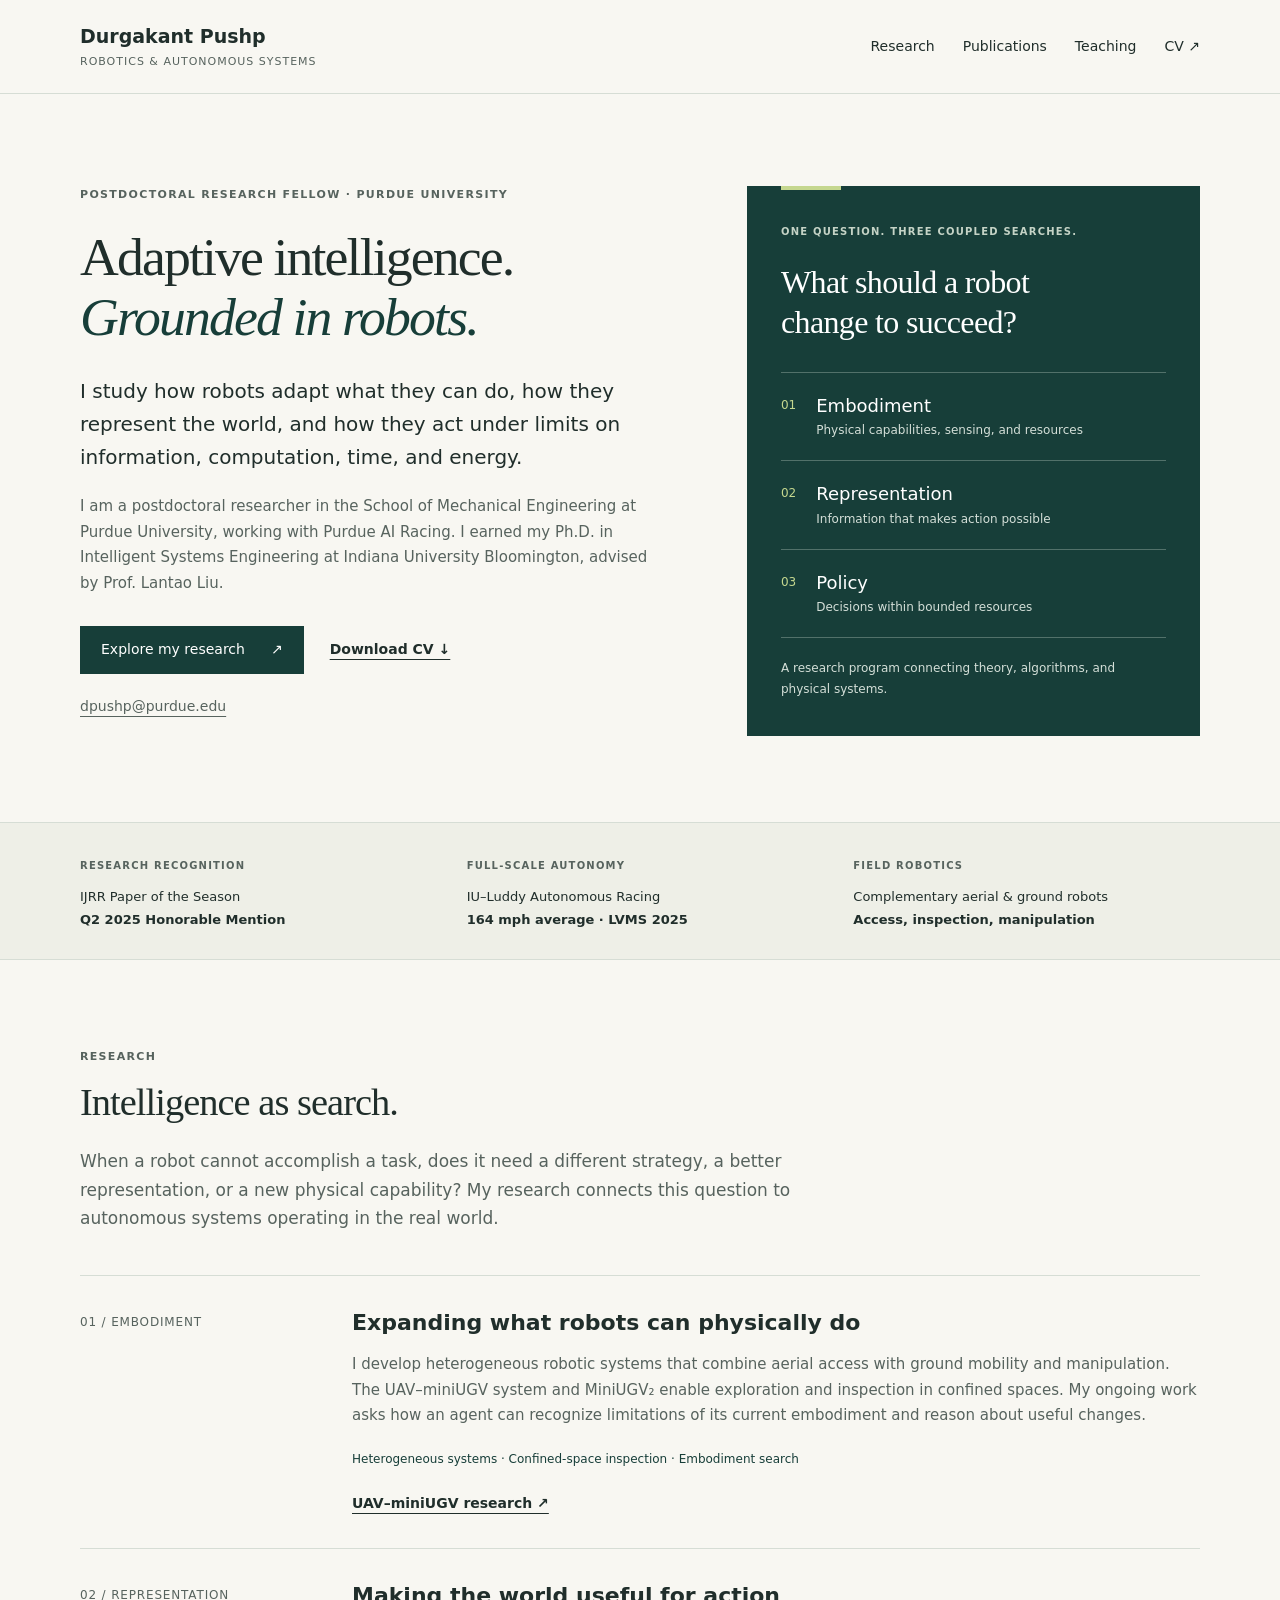
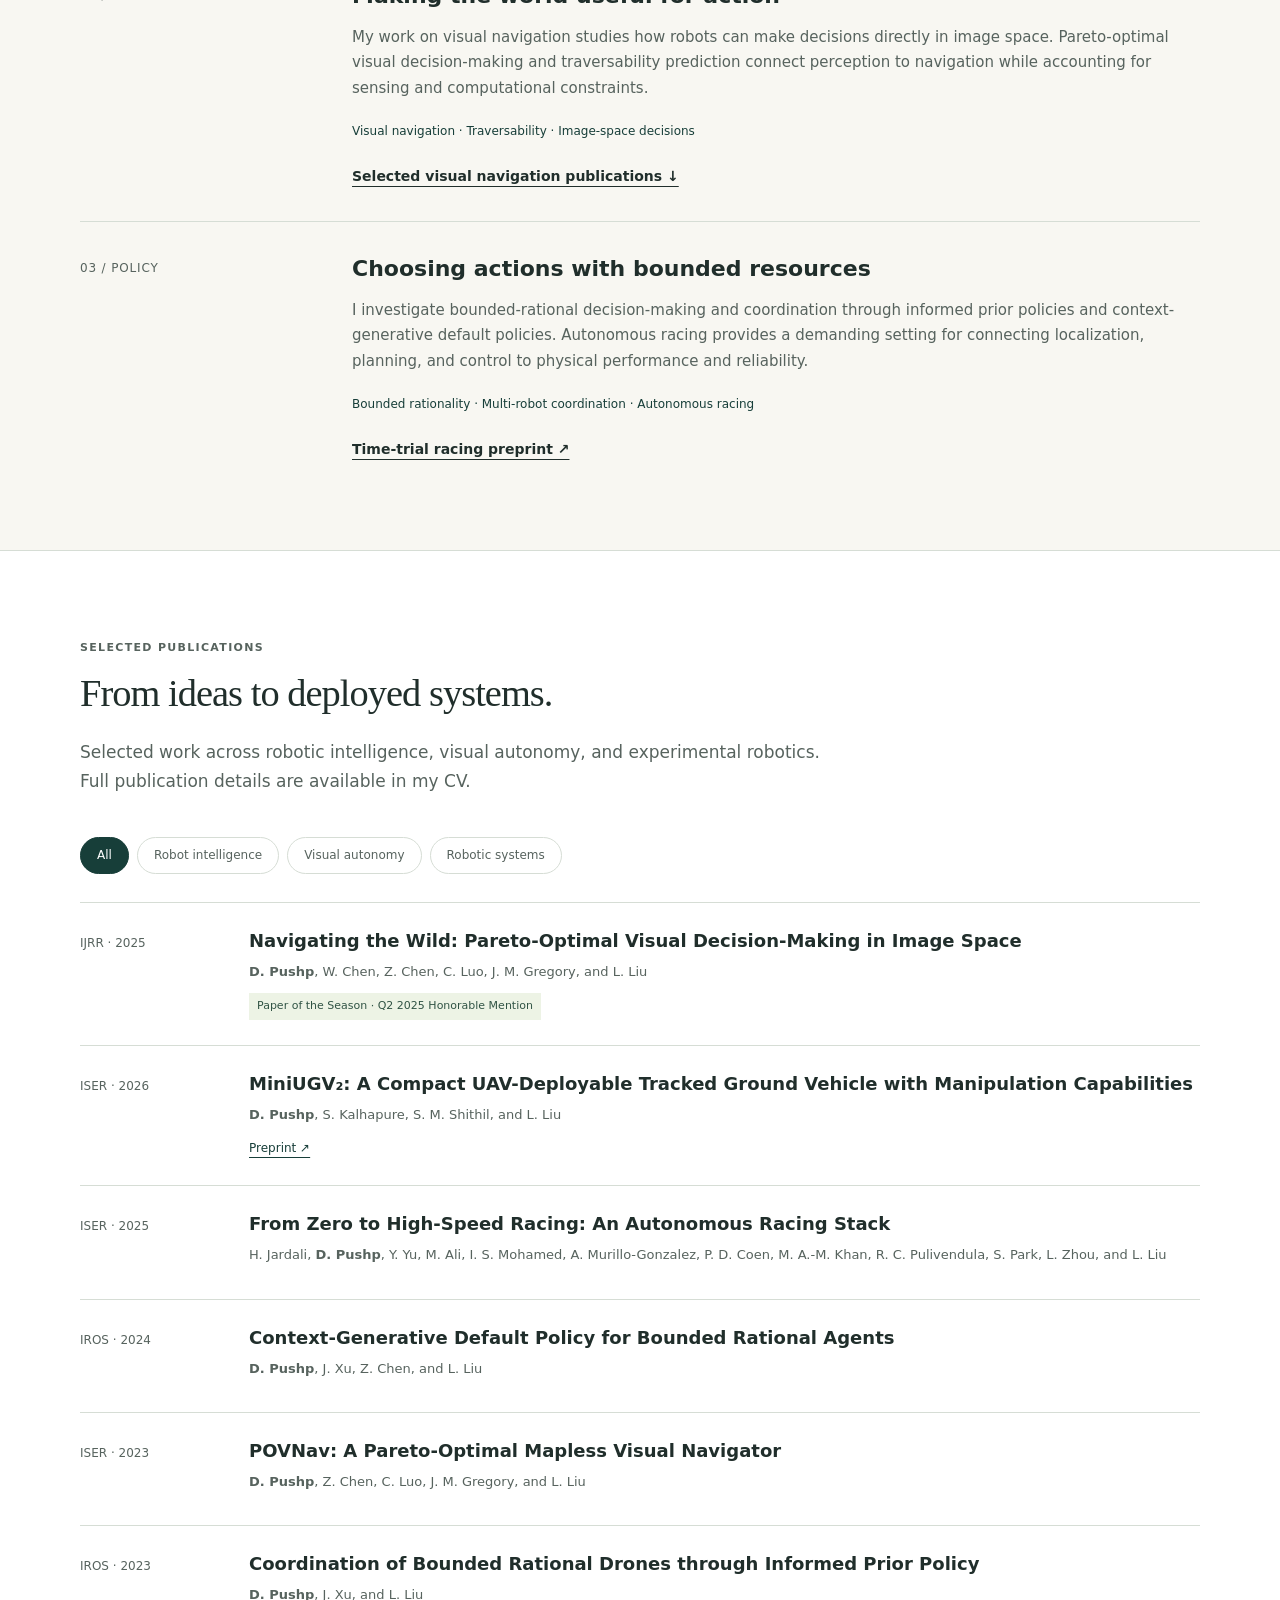
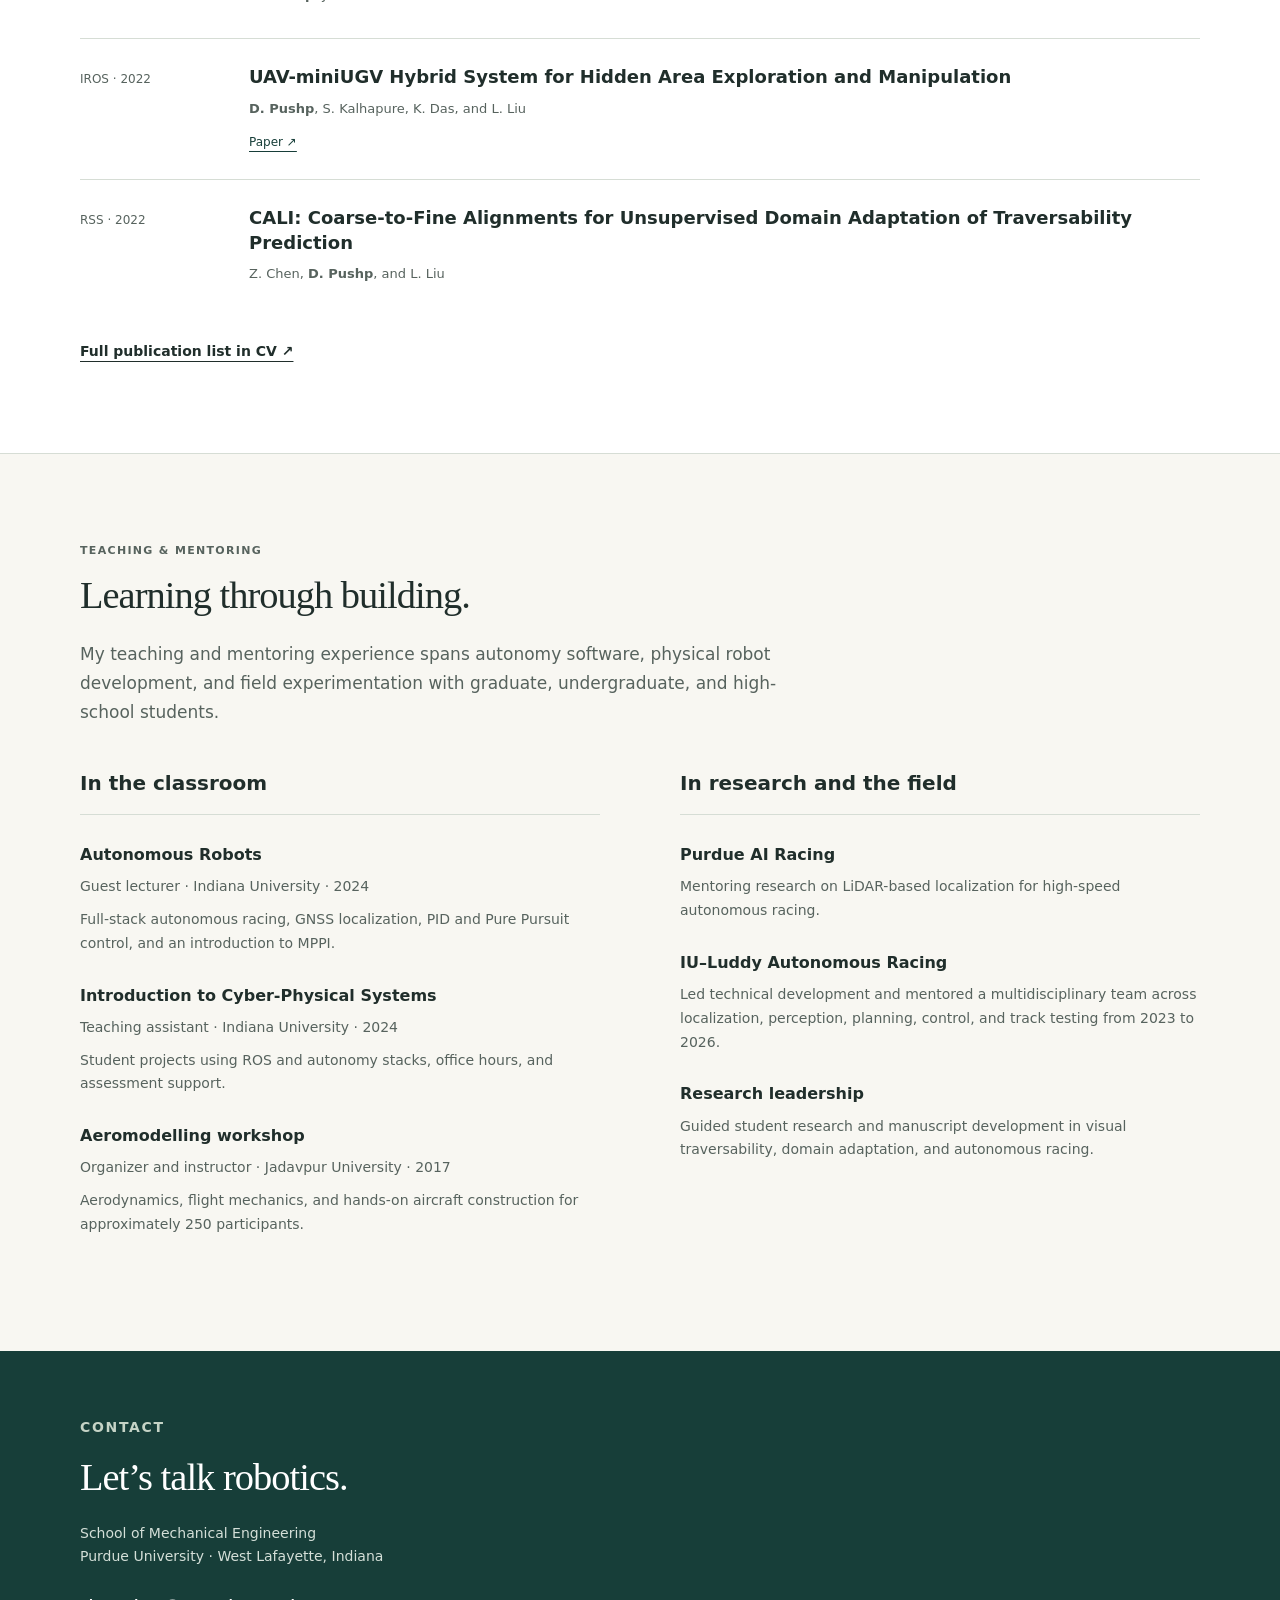
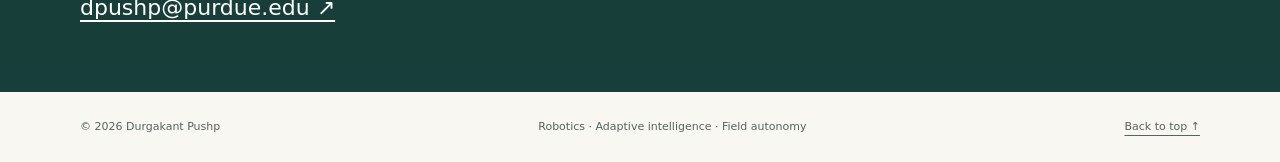
==== index.html @ f49e1f79 "Add files via upload" ====
<!doctype html>
<html lang="en">
<head>
<meta charset="utf-8"><meta name="viewport" content="width=device-width,initial-scale=1">
<title>Durgakant Pushp | Robotics &amp; Autonomous Systems</title>
<meta name="description" content="Durgakant Pushp, postdoctoral researcher at Purdue University. Adaptive robotic intelligence, bounded rationality, visual navigation, autonomous racing, and field robotics.">
<meta name="theme-color" content="#173e39">
<link rel="stylesheet" href="style.css">
</head>
<body>
<a class="skip" href="#main">Skip to content</a>
<header><nav class="wrap" aria-label="Main navigation"><a class="brand" href="#">Durgakant Pushp<span>Robotics &amp; autonomous systems</span></a><div class="navlinks"><a href="#research">Research</a><a href="#publications">Publications</a><a href="#teaching">Teaching</a><a href="assets/cv.pdf">CV ↗</a></div></nav></header>
<main id="main">
<section class="hero wrap"><div><p class="eyebrow">Postdoctoral Research Fellow · Purdue University</p><h1>Adaptive intelligence.<br><em>Grounded in robots.</em></h1><p class="intro">I study how robots adapt what they can do, how they represent the world, and how they act under limits on information, computation, time, and energy.</p><p>I am a postdoctoral researcher in the School of Mechanical Engineering at Purdue University, working with Purdue AI Racing. I earned my Ph.D. in Intelligent Systems Engineering at Indiana University Bloomington, advised by Prof. Lantao Liu.</p><div class="actions"><a class="button" href="#research">Explore my research <span>↗</span></a><a class="textlink" href="assets/cv.pdf">Download CV ↓</a></div><a class="contact" href="mailto:dpushp@purdue.edu">dpushp@purdue.edu</a></div>
<aside class="research-map" aria-label="Research framework"><p class="eyebrow">One question. Three coupled searches.</p><h2>What should a robot<br>change to succeed?</h2><div class="axis"><span>01</span><div><h3>Embodiment</h3><p>Physical capabilities, sensing, and resources</p></div></div><div class="axis"><span>02</span><div><h3>Representation</h3><p>Information that makes action possible</p></div></div><div class="axis"><span>03</span><div><h3>Policy</h3><p>Decisions within bounded resources</p></div></div><p class="map-note">A research program connecting theory, algorithms, and physical systems.</p></aside></section>
<section class="band"><div class="wrap highlights"><div><span class="eyebrow">Research recognition</span><p>IJRR Paper of the Season<br><strong>Q2 2025 Honorable Mention</strong></p></div><div><span class="eyebrow">Full-scale autonomy</span><p>IU–Luddy Autonomous Racing<br><strong>164 mph average · LVMS 2025</strong></p></div><div><span class="eyebrow">Field robotics</span><p>Complementary aerial &amp; ground robots<br><strong>Access, inspection, manipulation</strong></p></div></div></section>
<section id="research" class="wrap section"><div class="section-heading"><p class="eyebrow">Research</p><h2>Intelligence as search.</h2><p>When a robot cannot accomplish a task, does it need a different strategy, a better representation, or a new physical capability? My research connects this question to autonomous systems operating in the real world.</p></div>
<article class="research-row"><div class="number">01 / Embodiment</div><div><h3>Expanding what robots can physically do</h3><p>I develop heterogeneous robotic systems that combine aerial access with ground mobility and manipulation. The UAV–miniUGV system and MiniUGV₂ enable exploration and inspection in confined spaces. My ongoing work asks how an agent can recognize limitations of its current embodiment and reason about useful changes.</p><p class="tags">Heterogeneous systems · Confined-space inspection · Embodiment search</p><a class="textlink" href="https://arxiv.org/abs/2209.11704">UAV–miniUGV research ↗</a></div></article>
<article class="research-row"><div class="number">02 / Representation</div><div><h3>Making the world useful for action</h3><p>My work on visual navigation studies how robots can make decisions directly in image space. Pareto-optimal visual decision-making and traversability prediction connect perception to navigation while accounting for sensing and computational constraints.</p><p class="tags">Visual navigation · Traversability · Image-space decisions</p><a class="textlink" href="#publications">Selected visual navigation publications ↓</a></div></article>
<article class="research-row"><div class="number">03 / Policy</div><div><h3>Choosing actions with bounded resources</h3><p>I investigate bounded-rational decision-making and coordination through informed prior policies and context-generative default policies. Autonomous racing provides a demanding setting for connecting localization, planning, and control to physical performance and reliability.</p><p class="tags">Bounded rationality · Multi-robot coordination · Autonomous racing</p><a class="textlink" href="https://arxiv.org/abs/2509.19636">Time-trial racing preprint ↗</a></div></article>
</section>
<section id="publications" class="publications section"><div class="wrap"><div class="section-heading"><p class="eyebrow">Selected publications</p><h2>From ideas to deployed systems.</h2><p>Selected work across robotic intelligence, visual autonomy, and experimental robotics. Full publication details are available in my CV.</p></div>
<div class="filters" aria-label="Filter publications" hidden><button class="active" type="button" data-filter="all" aria-pressed="true">All</button><button type="button" data-filter="intelligence" aria-pressed="false">Robot intelligence</button><button type="button" data-filter="navigation" aria-pressed="false">Visual autonomy</button><button type="button" data-filter="systems" aria-pressed="false">Robotic systems</button></div>
<div class="paper" data-topic="navigation"><span class="venue">IJRR · 2025</span><div><h3>Navigating the Wild: Pareto-Optimal Visual Decision-Making in Image Space</h3><p><strong>D. Pushp</strong>, W. Chen, Z. Chen, C. Luo, J. M. Gregory, and L. Liu</p><span class="award">Paper of the Season · Q2 2025 Honorable Mention</span></div></div>
<div class="paper" data-topic="systems"><span class="venue">ISER · 2026</span><div><h3>MiniUGV₂: A Compact UAV-Deployable Tracked Ground Vehicle with Manipulation Capabilities</h3><p><strong>D. Pushp</strong>, S. Kalhapure, S. M. Shithil, and L. Liu</p><a href="https://arxiv.org/abs/2603.00972">Preprint ↗</a></div></div>
<div class="paper" data-topic="systems"><span class="venue">ISER · 2025</span><div><h3>From Zero to High-Speed Racing: An Autonomous Racing Stack</h3><p>H. Jardali, <strong>D. Pushp</strong>, Y. Yu, M. Ali, I. S. Mohamed, A. Murillo-Gonzalez, P. D. Coen, M. A.-M. Khan, R. C. Pulivendula, S. Park, L. Zhou, and L. Liu</p></div></div>
<div class="paper" data-topic="intelligence"><span class="venue">IROS · 2024</span><div><h3>Context-Generative Default Policy for Bounded Rational Agents</h3><p><strong>D. Pushp</strong>, J. Xu, Z. Chen, and L. Liu</p></div></div>
<div class="paper" data-topic="navigation"><span class="venue">ISER · 2023</span><div><h3>POVNav: A Pareto-Optimal Mapless Visual Navigator</h3><p><strong>D. Pushp</strong>, Z. Chen, C. Luo, J. M. Gregory, and L. Liu</p></div></div>
<div class="paper" data-topic="intelligence"><span class="venue">IROS · 2023</span><div><h3>Coordination of Bounded Rational Drones through Informed Prior Policy</h3><p><strong>D. Pushp</strong>, J. Xu, and L. Liu</p></div></div>
<div class="paper" data-topic="systems"><span class="venue">IROS · 2022</span><div><h3>UAV-miniUGV Hybrid System for Hidden Area Exploration and Manipulation</h3><p><strong>D. Pushp</strong>, S. Kalhapure, K. Das, and L. Liu</p><a href="https://arxiv.org/abs/2209.11704">Paper ↗</a></div></div>
<div class="paper" data-topic="navigation"><span class="venue">RSS · 2022</span><div><h3>CALI: Coarse-to-Fine Alignments for Unsupervised Domain Adaptation of Traversability Prediction</h3><p>Z. Chen, <strong>D. Pushp</strong>, and L. Liu</p></div></div>
<p class="publication-footer"><a class="textlink" href="assets/cv.pdf">Full publication list in CV ↗</a></p></div></section>
<section id="teaching" class="wrap section"><div class="section-heading"><p class="eyebrow">Teaching &amp; mentoring</p><h2>Learning through building.</h2><p>My teaching and mentoring experience spans autonomy software, physical robot development, and field experimentation with graduate, undergraduate, and high-school students.</p></div><div class="two-col"><div><h3>In the classroom</h3><article class="teaching-entry"><h4>Autonomous Robots</h4><p>Guest lecturer · Indiana University · 2024</p><p>Full-stack autonomous racing, GNSS localization, PID and Pure Pursuit control, and an introduction to MPPI.</p></article><article class="teaching-entry"><h4>Introduction to Cyber-Physical Systems</h4><p>Teaching assistant · Indiana University · 2024</p><p>Student projects using ROS and autonomy stacks, office hours, and assessment support.</p></article><article class="teaching-entry"><h4>Aeromodelling workshop</h4><p>Organizer and instructor · Jadavpur University · 2017</p><p>Aerodynamics, flight mechanics, and hands-on aircraft construction for approximately 250 participants.</p></article></div><div><h3>In research and the field</h3><article class="teaching-entry"><h4>Purdue AI Racing</h4><p>Mentoring research on LiDAR-based localization for high-speed autonomous racing.</p></article><article class="teaching-entry"><h4>IU–Luddy Autonomous Racing</h4><p>Led technical development and mentored a multidisciplinary team across localization, perception, planning, control, and track testing from 2023 to 2026.</p></article><article class="teaching-entry"><h4>Research leadership</h4><p>Guided student research and manuscript development in visual traversability, domain adaptation, and autonomous racing.</p></article></div></div></section>
<section class="contact-section"><div class="wrap"><p class="eyebrow">Contact</p><h2>Let’s talk robotics.</h2><p>School of Mechanical Engineering<br>Purdue University · West Lafayette, Indiana</p><a href="mailto:dpushp@purdue.edu">dpushp@purdue.edu ↗</a></div></section>
</main><footer class="wrap"><span>© 2026 Durgakant Pushp</span><span>Robotics · Adaptive intelligence · Field autonomy</span><a href="#">Back to top ↑</a></footer>
<script src="script.js"></script>
</body></html>
---- style.css ----
:root{--paper:#f8f7f2;--ink:#202e2b;--green:#173e39;--muted:#57635e;--line:#d6ddd5;--accent:#c5d78f}*{box-sizing:border-box}html{scroll-behavior:smooth;scroll-padding-top:110px}body{margin:0;background:var(--paper);color:var(--ink);font:16px/1.7 system-ui,-apple-system,BlinkMacSystemFont,"Segoe UI",sans-serif}a{color:inherit;text-underline-offset:5px}a:hover{color:#47704b}a:focus-visible,button:focus-visible{outline:3px solid #a46b25;outline-offset:5px}.wrap{width:min(1120px,calc(100% - 64px));margin:auto}header{border-bottom:1px solid var(--line);background:var(--paper)}nav{display:flex;justify-content:space-between;align-items:center;gap:24px;padding:24px 0}.brand{font-size:19px;font-weight:700;text-decoration:none;line-height:1.3}.brand span{display:block;color:var(--muted);font-size:11px;font-weight:500;letter-spacing:.09em;text-transform:uppercase;margin-top:6px}.navlinks{display:flex;gap:28px;font-size:14px}.navlinks a{text-decoration:none}.hero{display:grid;grid-template-columns:1.3fr 1fr;gap:78px;padding:92px 0 86px}.eyebrow{text-transform:uppercase;letter-spacing:.12em;font-size:11px;font-weight:700;line-height:1.7;color:var(--muted);margin:0 0 22px}h1,h2,h3,h4,p{margin-top:0}h1{font-family:Georgia,serif;font-weight:400;font-size:clamp(38px,4.2vw,60px);line-height:1.12;letter-spacing:-.035em;margin-bottom:28px}h1 em{color:var(--green);font-weight:400}p{margin-bottom:20px}.intro{font-size:20px;line-height:1.65}.hero>div>p:not(.eyebrow):not(.intro){color:var(--muted);font-size:15px}.actions{display:flex;gap:26px;align-items:center;flex-wrap:wrap;margin:30px 0 18px}.button{display:inline-flex;gap:26px;align-items:center;background:var(--green);color:white;padding:12px 21px;text-decoration:none;font-size:14px}.button:hover{color:white;background:#2b574f}.textlink{font-size:14px;font-weight:600}.contact{color:var(--muted);font-size:14px}.research-map{background:var(--green);color:#fff;padding:37px 34px;align-self:start;position:relative}.research-map:before{content:"";position:absolute;width:60px;height:4px;background:var(--accent);top:0;left:34px}.research-map .eyebrow{color:#c5d3c6;font-size:10px}.research-map h2{font:400 32px/1.25 Georgia,serif;letter-spacing:-.02em;margin-bottom:30px}.axis{display:flex;gap:20px;border-top:1px solid #52716a;padding:20px 0}.axis>span{font-size:12px;color:var(--accent);padding-top:2px}.axis h3{font-size:18px;margin:0 0 3px;font-weight:500}.axis p{font-size:12px;color:#d4dfd8;line-height:1.6;margin:0}.map-note{font-size:12px;color:#d4dfd8;border-top:1px solid #52716a;padding-top:20px;margin:0}.band{border-block:1px solid var(--line);background:#eeefe7}.highlights{display:grid;grid-template-columns:repeat(3,1fr);gap:40px;padding:27px 0}.highlights .eyebrow{font-size:10px}.highlights p{font-size:13px;line-height:1.8;margin:8px 0 0}.highlights strong{font-weight:600}.section{padding-top:88px;padding-bottom:88px}.section-heading{max-width:740px;margin-bottom:42px}.section-heading .eyebrow{margin-bottom:12px}h2{font:400 clamp(30px,3vw,42px)/1.2 Georgia,serif;letter-spacing:-.025em;margin-bottom:22px}.section-heading>p:last-child{color:var(--muted);font-size:17px}.research-row{display:grid;grid-template-columns:240px 1fr;gap:32px;border-top:1px solid var(--line);padding:32px 0}.research-row:last-child{padding-bottom:0}.number{font-size:12px;letter-spacing:.07em;text-transform:uppercase;color:var(--muted);padding-top:4px}h3{font-size:22px;font-weight:600;line-height:1.4;margin-bottom:13px}.research-row p{color:var(--muted);font-size:15px}.research-row .tags{font-size:12px;color:var(--green)}.publications{background:#fff;border-block:1px solid var(--line)}.filters{display:flex;flex-wrap:wrap;gap:8px;margin-bottom:28px}.filters[hidden]{display:none}.filters button{background:none;color:var(--muted);border:1px solid var(--line);border-radius:24px;font:inherit;font-size:12px;padding:7px 16px;cursor:pointer}.filters button.active{background:var(--green);border-color:var(--green);color:white}.paper{display:grid;grid-template-columns:145px 1fr;gap:24px;border-top:1px solid var(--line);padding:25px 0}.paper[hidden]{display:none}.venue{font-size:12px;color:var(--muted);padding-top:5px}.paper h3{font-size:18px;margin-bottom:8px}.paper p{font-size:13px;color:var(--muted);margin-bottom:7px}.paper a{font-size:12px;color:var(--green)}.award{font-size:11px;color:#305344;background:#edf3e5;padding:4px 8px;display:inline-block}.publication-footer{margin:20px 0 0}.two-col{display:grid;grid-template-columns:1fr 1fr;gap:80px}.two-col>div>h3{font-size:20px;border-bottom:1px solid var(--line);padding-bottom:17px}.teaching-entry{margin:26px 0}.teaching-entry h4{font-size:16px;margin-bottom:7px}.teaching-entry p{font-size:14px;color:var(--muted);margin-bottom:9px}.contact-section{background:var(--green);color:white;padding:65px 0}.contact-section .eyebrow{color:#c5d3c6;margin-bottom:14px}.contact-section p{color:#d4dfd8;font-size:14px}.contact-section a{font-size:22px}footer{display:flex;justify-content:space-between;gap:20px;flex-wrap:wrap;font-size:11px;color:var(--muted);padding-top:26px;padding-bottom:26px}.skip{position:absolute;left:10px;top:-100px;background:white;padding:10px;z-index:5}.skip:focus{top:10px}@media(max-width:900px){.hero{gap:36px;padding-top:55px;grid-template-columns:1.1fr 1fr}.research-row{grid-template-columns:180px 1fr}.two-col{gap:40px}.navlinks{gap:18px}}@media(max-width:680px){.wrap{width:calc(100% - 36px)}nav{align-items:flex-start;flex-direction:column;gap:18px}.navlinks{gap:22px;font-size:13px}.hero{grid-template-columns:1fr;gap:36px;padding:44px 0}.intro{font-size:18px}.research-map{padding:30px;width:100%}.highlights{grid-template-columns:1fr;gap:20px;padding:26px 0}.highlights>div+div{border-top:1px solid var(--line);padding-top:18px}.section{padding-block:55px}.research-row,.paper{grid-template-columns:1fr;gap:10px}.two-col{grid-template-columns:1fr;gap:25px}.contact-section a{font-size:19px}.navlinks{flex-wrap:wrap}footer>span:nth-child(2){display:none}}@media(prefers-reduced-motion:reduce){html{scroll-behavior:auto}}@media print{header,.filters,.actions,footer{display:none}.hero,.two-col{display:block}.research-map{background:white;color:black;border:1px solid #ccc}.research-map .eyebrow,.axis p,.map-note{color:black}.section{padding-block:24px}body{font-size:11pt}.wrap{width:100%}.paper,.research-row{break-inside:avoid}}
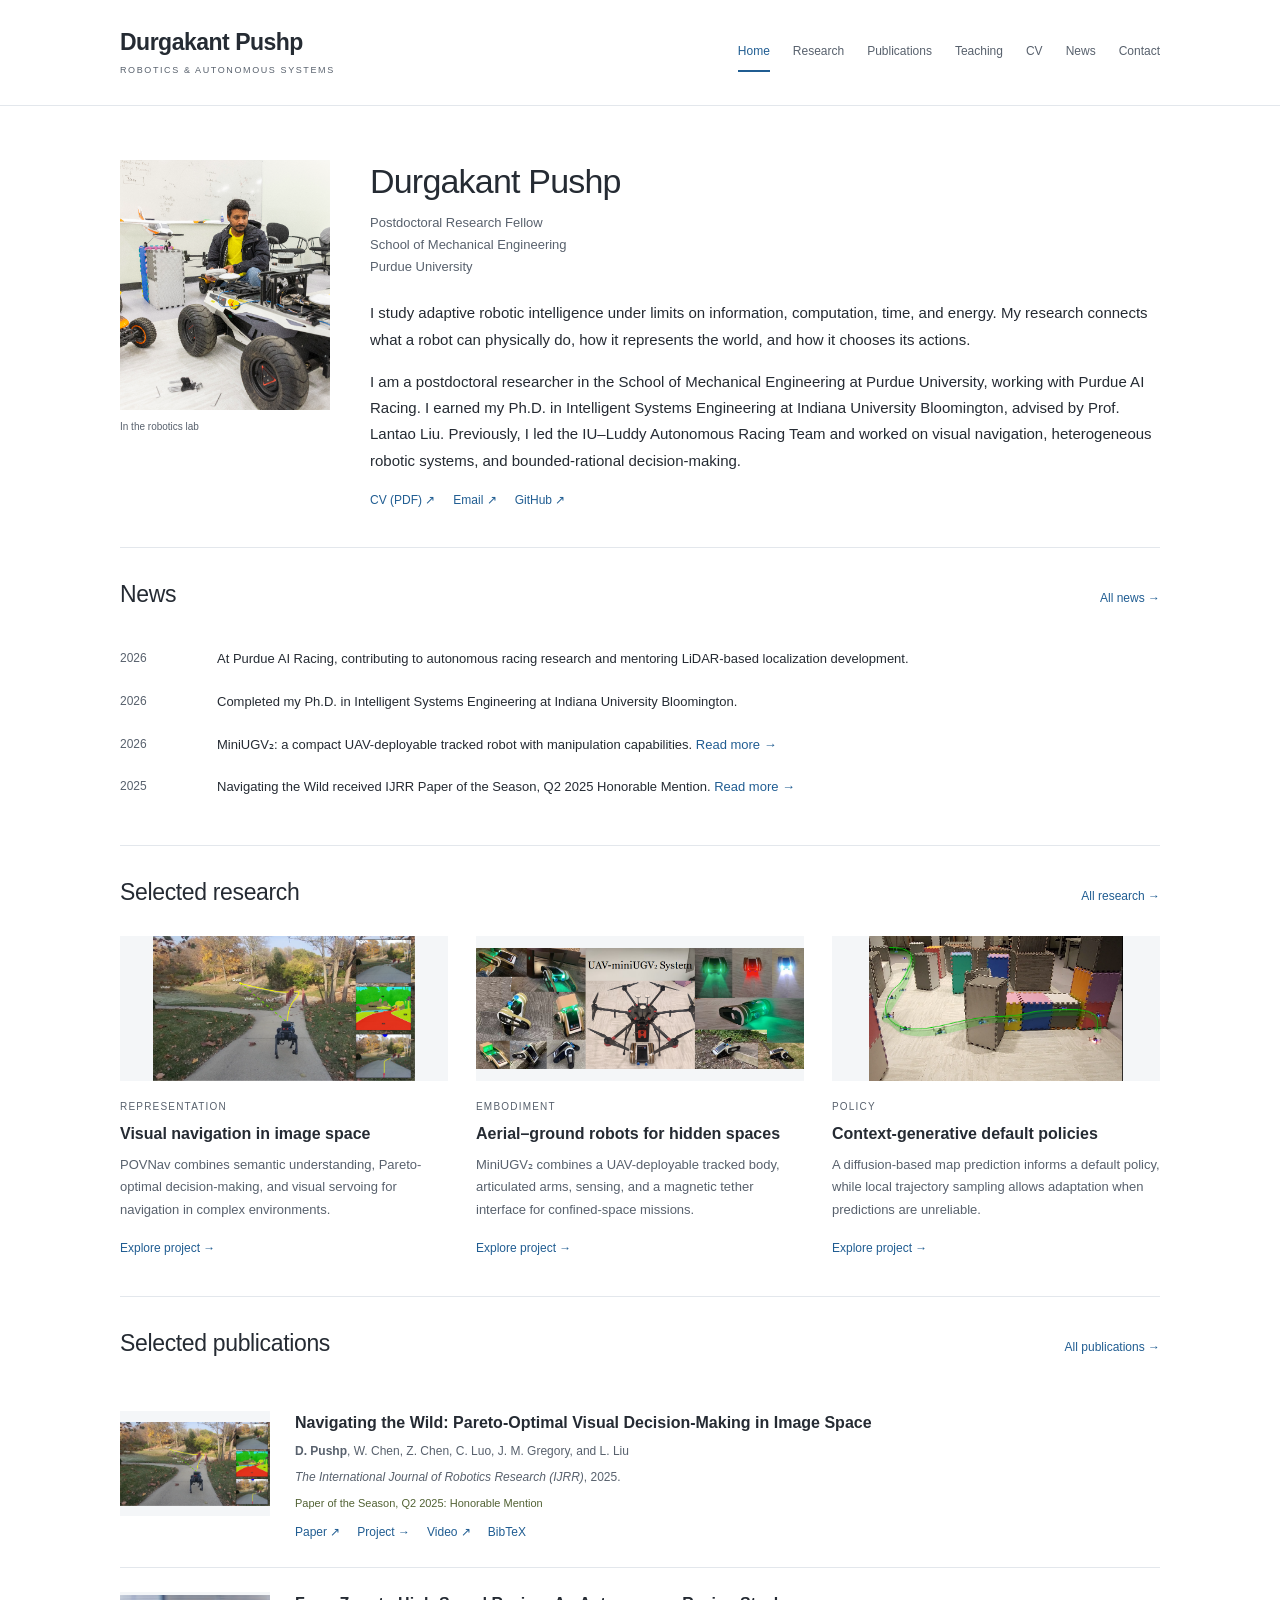
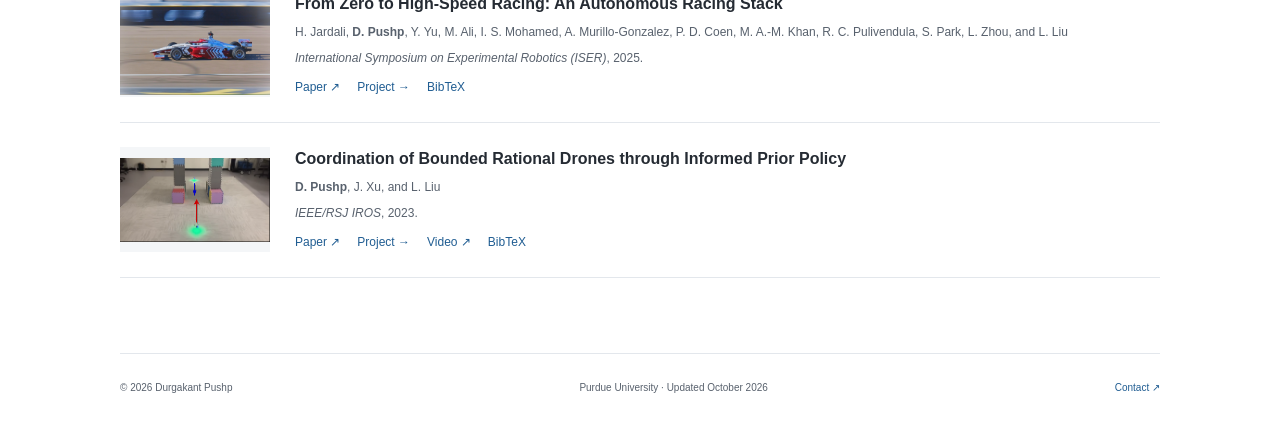
==== commit 4be9f953: "Add files via upload" ====
--- a/index.html
+++ b/index.html
@@ -1,37 +1,27 @@
 <!doctype html>
-<html lang="en">
-<head>
-<meta charset="utf-8"><meta name="viewport" content="width=device-width,initial-scale=1">
-<title>Durgakant Pushp | Robotics &amp; Autonomous Systems</title>
-<meta name="description" content="Durgakant Pushp, postdoctoral researcher at Purdue University. Adaptive robotic intelligence, bounded rationality, visual navigation, autonomous racing, and field robotics.">
-<meta name="theme-color" content="#173e39">
-<link rel="stylesheet" href="style.css">
-</head>
-<body>
-<a class="skip" href="#main">Skip to content</a>
-<header><nav class="wrap" aria-label="Main navigation"><a class="brand" href="#">Durgakant Pushp<span>Robotics &amp; autonomous systems</span></a><div class="navlinks"><a href="#research">Research</a><a href="#publications">Publications</a><a href="#teaching">Teaching</a><a href="assets/cv.pdf">CV ↗</a></div></nav></header>
-<main id="main">
-<section class="hero wrap"><div><p class="eyebrow">Postdoctoral Research Fellow · Purdue University</p><h1>Adaptive intelligence.<br><em>Grounded in robots.</em></h1><p class="intro">I study how robots adapt what they can do, how they represent the world, and how they act under limits on information, computation, time, and energy.</p><p>I am a postdoctoral researcher in the School of Mechanical Engineering at Purdue University, working with Purdue AI Racing. I earned my Ph.D. in Intelligent Systems Engineering at Indiana University Bloomington, advised by Prof. Lantao Liu.</p><div class="actions"><a class="button" href="#research">Explore my research <span>↗</span></a><a class="textlink" href="assets/cv.pdf">Download CV ↓</a></div><a class="contact" href="mailto:dpushp@purdue.edu">dpushp@purdue.edu</a></div>
-<aside class="research-map" aria-label="Research framework"><p class="eyebrow">One question. Three coupled searches.</p><h2>What should a robot<br>change to succeed?</h2><div class="axis"><span>01</span><div><h3>Embodiment</h3><p>Physical capabilities, sensing, and resources</p></div></div><div class="axis"><span>02</span><div><h3>Representation</h3><p>Information that makes action possible</p></div></div><div class="axis"><span>03</span><div><h3>Policy</h3><p>Decisions within bounded resources</p></div></div><p class="map-note">A research program connecting theory, algorithms, and physical systems.</p></aside></section>
-<section class="band"><div class="wrap highlights"><div><span class="eyebrow">Research recognition</span><p>IJRR Paper of the Season<br><strong>Q2 2025 Honorable Mention</strong></p></div><div><span class="eyebrow">Full-scale autonomy</span><p>IU–Luddy Autonomous Racing<br><strong>164 mph average · LVMS 2025</strong></p></div><div><span class="eyebrow">Field robotics</span><p>Complementary aerial &amp; ground robots<br><strong>Access, inspection, manipulation</strong></p></div></div></section>
-<section id="research" class="wrap section"><div class="section-heading"><p class="eyebrow">Research</p><h2>Intelligence as search.</h2><p>When a robot cannot accomplish a task, does it need a different strategy, a better representation, or a new physical capability? My research connects this question to autonomous systems operating in the real world.</p></div>
-<article class="research-row"><div class="number">01 / Embodiment</div><div><h3>Expanding what robots can physically do</h3><p>I develop heterogeneous robotic systems that combine aerial access with ground mobility and manipulation. The UAV–miniUGV system and MiniUGV₂ enable exploration and inspection in confined spaces. My ongoing work asks how an agent can recognize limitations of its current embodiment and reason about useful changes.</p><p class="tags">Heterogeneous systems · Confined-space inspection · Embodiment search</p><a class="textlink" href="https://arxiv.org/abs/2209.11704">UAV–miniUGV research ↗</a></div></article>
-<article class="research-row"><div class="number">02 / Representation</div><div><h3>Making the world useful for action</h3><p>My work on visual navigation studies how robots can make decisions directly in image space. Pareto-optimal visual decision-making and traversability prediction connect perception to navigation while accounting for sensing and computational constraints.</p><p class="tags">Visual navigation · Traversability · Image-space decisions</p><a class="textlink" href="#publications">Selected visual navigation publications ↓</a></div></article>
-<article class="research-row"><div class="number">03 / Policy</div><div><h3>Choosing actions with bounded resources</h3><p>I investigate bounded-rational decision-making and coordination through informed prior policies and context-generative default policies. Autonomous racing provides a demanding setting for connecting localization, planning, and control to physical performance and reliability.</p><p class="tags">Bounded rationality · Multi-robot coordination · Autonomous racing</p><a class="textlink" href="https://arxiv.org/abs/2509.19636">Time-trial racing preprint ↗</a></div></article>
-</section>
-<section id="publications" class="publications section"><div class="wrap"><div class="section-heading"><p class="eyebrow">Selected publications</p><h2>From ideas to deployed systems.</h2><p>Selected work across robotic intelligence, visual autonomy, and experimental robotics. Full publication details are available in my CV.</p></div>
-<div class="filters" aria-label="Filter publications" hidden><button class="active" type="button" data-filter="all" aria-pressed="true">All</button><button type="button" data-filter="intelligence" aria-pressed="false">Robot intelligence</button><button type="button" data-filter="navigation" aria-pressed="false">Visual autonomy</button><button type="button" data-filter="systems" aria-pressed="false">Robotic systems</button></div>
-<div class="paper" data-topic="navigation"><span class="venue">IJRR · 2025</span><div><h3>Navigating the Wild: Pareto-Optimal Visual Decision-Making in Image Space</h3><p><strong>D. Pushp</strong>, W. Chen, Z. Chen, C. Luo, J. M. Gregory, and L. Liu</p><span class="award">Paper of the Season · Q2 2025 Honorable Mention</span></div></div>
-<div class="paper" data-topic="systems"><span class="venue">ISER · 2026</span><div><h3>MiniUGV₂: A Compact UAV-Deployable Tracked Ground Vehicle with Manipulation Capabilities</h3><p><strong>D. Pushp</strong>, S. Kalhapure, S. M. Shithil, and L. Liu</p><a href="https://arxiv.org/abs/2603.00972">Preprint ↗</a></div></div>
-<div class="paper" data-topic="systems"><span class="venue">ISER · 2025</span><div><h3>From Zero to High-Speed Racing: An Autonomous Racing Stack</h3><p>H. Jardali, <strong>D. Pushp</strong>, Y. Yu, M. Ali, I. S. Mohamed, A. Murillo-Gonzalez, P. D. Coen, M. A.-M. Khan, R. C. Pulivendula, S. Park, L. Zhou, and L. Liu</p></div></div>
-<div class="paper" data-topic="intelligence"><span class="venue">IROS · 2024</span><div><h3>Context-Generative Default Policy for Bounded Rational Agents</h3><p><strong>D. Pushp</strong>, J. Xu, Z. Chen, and L. Liu</p></div></div>
-<div class="paper" data-topic="navigation"><span class="venue">ISER · 2023</span><div><h3>POVNav: A Pareto-Optimal Mapless Visual Navigator</h3><p><strong>D. Pushp</strong>, Z. Chen, C. Luo, J. M. Gregory, and L. Liu</p></div></div>
-<div class="paper" data-topic="intelligence"><span class="venue">IROS · 2023</span><div><h3>Coordination of Bounded Rational Drones through Informed Prior Policy</h3><p><strong>D. Pushp</strong>, J. Xu, and L. Liu</p></div></div>
-<div class="paper" data-topic="systems"><span class="venue">IROS · 2022</span><div><h3>UAV-miniUGV Hybrid System for Hidden Area Exploration and Manipulation</h3><p><strong>D. Pushp</strong>, S. Kalhapure, K. Das, and L. Liu</p><a href="https://arxiv.org/abs/2209.11704">Paper ↗</a></div></div>
-<div class="paper" data-topic="navigation"><span class="venue">RSS · 2022</span><div><h3>CALI: Coarse-to-Fine Alignments for Unsupervised Domain Adaptation of Traversability Prediction</h3><p>Z. Chen, <strong>D. Pushp</strong>, and L. Liu</p></div></div>
-<p class="publication-footer"><a class="textlink" href="assets/cv.pdf">Full publication list in CV ↗</a></p></div></section>
-<section id="teaching" class="wrap section"><div class="section-heading"><p class="eyebrow">Teaching &amp; mentoring</p><h2>Learning through building.</h2><p>My teaching and mentoring experience spans autonomy software, physical robot development, and field experimentation with graduate, undergraduate, and high-school students.</p></div><div class="two-col"><div><h3>In the classroom</h3><article class="teaching-entry"><h4>Autonomous Robots</h4><p>Guest lecturer · Indiana University · 2024</p><p>Full-stack autonomous racing, GNSS localization, PID and Pure Pursuit control, and an introduction to MPPI.</p></article><article class="teaching-entry"><h4>Introduction to Cyber-Physical Systems</h4><p>Teaching assistant · Indiana University · 2024</p><p>Student projects using ROS and autonomy stacks, office hours, and assessment support.</p></article><article class="teaching-entry"><h4>Aeromodelling workshop</h4><p>Organizer and instructor · Jadavpur University · 2017</p><p>Aerodynamics, flight mechanics, and hands-on aircraft construction for approximately 250 participants.</p></article></div><div><h3>In research and the field</h3><article class="teaching-entry"><h4>Purdue AI Racing</h4><p>Mentoring research on LiDAR-based localization for high-speed autonomous racing.</p></article><article class="teaching-entry"><h4>IU–Luddy Autonomous Racing</h4><p>Led technical development and mentored a multidisciplinary team across localization, perception, planning, control, and track testing from 2023 to 2026.</p></article><article class="teaching-entry"><h4>Research leadership</h4><p>Guided student research and manuscript development in visual traversability, domain adaptation, and autonomous racing.</p></article></div></div></section>
-<section class="contact-section"><div class="wrap"><p class="eyebrow">Contact</p><h2>Let’s talk robotics.</h2><p>School of Mechanical Engineering<br>Purdue University · West Lafayette, Indiana</p><a href="mailto:dpushp@purdue.edu">dpushp@purdue.edu ↗</a></div></section>
-</main><footer class="wrap"><span>© 2026 Durgakant Pushp</span><span>Robotics · Adaptive intelligence · Field autonomy</span><a href="#">Back to top ↑</a></footer>
-<script src="script.js"></script>
-</body></html>
+<html lang="en"><head><meta charset="utf-8"><meta name="viewport" content="width=device-width,initial-scale=1">
+<title>Home | Durgakant Pushp</title><meta name="description" content="I study adaptive robotic intelligence under limits on information, computation, time, and energy. My research connects what a robot can physically do, how it represents the world, and how it chooses its actions.">
+<link rel="canonical" href="https://dpushp.github.io/"><meta name="theme-color" content="#ffffff">
+<meta property="og:title" content="Home | Durgakant Pushp"><meta property="og:description" content="I study adaptive robotic intelligence under limits on information, computation, time, and energy. My research connects what a robot can physically do, how it represents the world, and how it chooses its actions."><meta property="og:type" content="website"><meta property="og:url" content="https://dpushp.github.io/"><meta property="og:image" content="https://dpushp.github.io/assets/images/profile.png">
+<link rel="icon" href="assets/favicon.svg" type="image/svg+xml"><link rel="stylesheet" href="style.css?v=20261018">
+<script src="videos.js?v=20261018" defer></script><script src="script.js?v=20261018" defer></script></head>
+<body><a class="skip-link" href="#main">Skip to content</a><header class="site-header"><div class="container header-inner"><a class="brand" href="index.html">Durgakant Pushp<span>Robotics &amp; Autonomous Systems</span></a><button class="menu-toggle" aria-expanded="false" aria-controls="site-nav" type="button">Menu</button><nav id="site-nav" aria-label="Main navigation"><a href="index.html" aria-current="page">Home</a><a href="research.html">Research</a><a href="publications.html">Publications</a><a href="teaching.html">Teaching</a><a href="cv.html">CV</a><a href="news.html">News</a><a href="contact.html">Contact</a></nav></div></header>
+<main id="main" class="container"><section class="profile"><figure class="portrait"><img src="assets/images/profile.png" alt="Durgakant Pushp working with mobile robots in the laboratory." width="1136" height="854"><figcaption>In the robotics lab</figcaption></figure><div><h1>Durgakant Pushp</h1><p class="affiliation">Postdoctoral Research Fellow<br>School of Mechanical Engineering<br>Purdue University</p><p>I study adaptive robotic intelligence under limits on information, computation, time, and energy. My research connects what a robot can physically do, how it represents the world, and how it chooses its actions.</p><p>I am a postdoctoral researcher in the School of Mechanical Engineering at Purdue University, working with Purdue AI Racing. I earned my Ph.D. in Intelligent Systems Engineering at Indiana University Bloomington, advised by Prof. Lantao Liu. Previously, I led the IU–Luddy Autonomous Racing Team and worked on visual navigation, heterogeneous robotic systems, and bounded-rational decision-making.</p><div class="resource-links"><a class="" href="assets/Durgakant_Pushp_CV.pdf">CV (PDF) ↗</a><a class="" href="mailto:dpushp@purdue.edu">Email ↗</a><a class="" href="https://github.com/Dpushp">GitHub ↗</a></div></div></section><section class="section"><div class="section-title"><h2>News</h2><a href="news.html">All news →</a></div><div class="news-row"><span class="news-date">2026</span><p>At Purdue AI Racing, contributing to autonomous racing research and mentoring LiDAR-based localization development.</p></div><div class="news-row"><span class="news-date">2026</span><p>Completed my Ph.D. in Intelligent Systems Engineering at Indiana University Bloomington.</p></div><div class="news-row"><span class="news-date">2026</span><p>MiniUGV₂: a compact UAV-deployable tracked robot with manipulation capabilities. <a href="project-miniugv2.html">Read more →</a></p></div><div class="news-row"><span class="news-date">2025</span><p>Navigating the Wild received IJRR Paper of the Season, Q2 2025 Honorable Mention. <a href="project-povnav.html">Read more →</a></p></div></section><section class="section"><div class="section-title"><h2>Selected research</h2><a href="research.html">All research →</a></div><div class="project-grid"><article class="project-card"><a class="project-image" href="project-povnav.html"><img class="" src="assets/images/povnav.png" alt="Experiments and visual navigation examples from the POVNav paper." loading="lazy" width="640" height="360"></a><p class="eyebrow">Representation</p><h3><a href="project-povnav.html">Visual navigation in image space</a></h3><p>POVNav combines semantic understanding, Pareto-optimal decision-making, and visual servoing for navigation in complex environments.</p><a class="text-link" href="project-povnav.html">Explore project →</a></article><article class="project-card"><a class="project-image" href="project-miniugv2.html"><img class="" src="assets/images/miniugv2.png" alt="MiniUGV2 and the UAV deployment system described in the paper." loading="lazy" width="640" height="360"></a><p class="eyebrow">Embodiment</p><h3><a href="project-miniugv2.html">Aerial–ground robots for hidden spaces</a></h3><p>MiniUGV₂ combines a UAV-deployable tracked body, articulated arms, sensing, and a magnetic tether interface for confined-space missions.</p><a class="text-link" href="project-miniugv2.html">Explore project →</a></article><article class="project-card"><a class="project-image" href="project-context-policy.html"><img class="" src="assets/images/context.png" alt="Context-generative default policies experimental figure." loading="lazy" width="640" height="360"></a><p class="eyebrow">Policy</p><h3><a href="project-context-policy.html">Context-generative default policies</a></h3><p>A diffusion-based map prediction informs a default policy, while local trajectory sampling allows adaptation when predictions are unreliable.</p><a class="text-link" href="project-context-policy.html">Explore project →</a></article></div></section><section class="section"><div class="section-title"><h2>Selected publications</h2><a href="publications.html">All publications →</a></div><article class="paper" data-kind="Journal"><a class="paper-image" href="project-povnav.html"><img class="" src="assets/images/povnav.png" alt="Experiments and visual navigation examples from the POVNav paper." loading="lazy" width="640" height="360"></a><div><h3><a class="" href="https://arxiv.org/abs/2511.07750">Navigating the Wild: Pareto-Optimal Visual Decision-Making in Image Space</a></h3><p class="authors"><strong>D. Pushp</strong>, W. Chen, Z. Chen, C. Luo, J. M. Gregory, and L. Liu</p><p class="venue"><em>The International Journal of Robotics Research (IJRR)</em>, 2025.</p><p class="award">Paper of the Season, Q2 2025: Honorable Mention</p><div class="resource-links"><a class="" href="https://arxiv.org/abs/2511.07750">Paper ↗</a><a class="" href="project-povnav.html">Project →</a><a data-video-link="povnav" hidden>Video ↗</a><details class="bibtex"><summary>BibTeX</summary><pre>@article{pushp2025j1,
+  title = {Navigating the Wild: Pareto-Optimal Visual Decision-Making in Image Space},
+  author = {D. Pushp and W. Chen and Z. Chen and C. Luo and J. M. Gregory and L. Liu},
+  journal = {The International Journal of Robotics Research (IJRR)},
+  year = {2025},
+  url = {https://arxiv.org/abs/2511.07750}
+}</pre></details></div></div></article><article class="paper" data-kind="Conference"><a class="paper-image" href="project-racing.html"><img class="" src="assets/images/racing.jpg" alt="IU–Luddy autonomous race car at Las Vegas Motor Speedway." loading="lazy" width="640" height="360"></a><div><h3><a class="" href="https://arxiv.org/abs/2512.06892">From Zero to High-Speed Racing: An Autonomous Racing Stack</a></h3><p class="authors">H. Jardali, <strong>D. Pushp</strong>, Y. Yu, M. Ali, I. S. Mohamed, A. Murillo-Gonzalez, P. D. Coen, M. A.-M. Khan, R. C. Pulivendula, S. Park, L. Zhou, and L. Liu</p><p class="venue"><em>International Symposium on Experimental Robotics (ISER)</em>, 2025.</p><div class="resource-links"><a class="" href="https://arxiv.org/abs/2512.06892">Paper ↗</a><a class="" href="project-racing.html">Project →</a><a data-video-link="racing" hidden>Video ↗</a><details class="bibtex"><summary>BibTeX</summary><pre>@inproceedings{pushp2025c4,
+  title = {From Zero to High-Speed Racing: An Autonomous Racing Stack},
+  author = {H. Jardali and D. Pushp and Y. Yu and M. Ali and I. S. Mohamed and A. Murillo-Gonzalez and P. D. Coen and M. A.-M. Khan and R. C. Pulivendula and S. Park and L. Zhou and L. Liu},
+  booktitle = {International Symposium on Experimental Robotics (ISER)},
+  year = {2025},
+  url = {https://arxiv.org/abs/2512.06892}
+}</pre></details></div></div></article><article class="paper" data-kind="Conference"><a class="paper-image" href="project-bounded-drones.html"><img class="" src="assets/images/drones.png" alt="Coordination of bounded-rational drones experimental figure." loading="lazy" width="640" height="360"></a><div><h3><a class="" href="https://arxiv.org/abs/2307.15798">Coordination of Bounded Rational Drones through Informed Prior Policy</a></h3><p class="authors"><strong>D. Pushp</strong>, J. Xu, and L. Liu</p><p class="venue"><em>IEEE/RSJ IROS</em>, 2023.</p><div class="resource-links"><a class="" href="https://arxiv.org/abs/2307.15798">Paper ↗</a><a class="" href="project-bounded-drones.html">Project →</a><a data-video-link="bounded-drones" hidden>Video ↗</a><details class="bibtex"><summary>BibTeX</summary><pre>@inproceedings{pushp2023c8,
+  title = {Coordination of Bounded Rational Drones through Informed Prior Policy},
+  author = {D. Pushp and J. Xu and L. Liu},
+  booktitle = {IEEE/RSJ IROS},
+  year = {2023},
+  url = {https://arxiv.org/abs/2307.15798}
+}</pre></details></div></div></article></section></main><footer class="site-footer container"><span>© 2026 Durgakant Pushp</span><span>Purdue University · Updated October 2026</span><a href="contact.html">Contact ↗</a></footer></body></html>
--- a/style.css
+++ b/style.css
@@ -1 +1 @@
-:root{--paper:#f8f7f2;--ink:#202e2b;--green:#173e39;--muted:#57635e;--line:#d6ddd5;--accent:#c5d78f}*{box-sizing:border-box}html{scroll-behavior:smooth;scroll-padding-top:110px}body{margin:0;background:var(--paper);color:var(--ink);font:16px/1.7 system-ui,-apple-system,BlinkMacSystemFont,"Segoe UI",sans-serif}a{color:inherit;text-underline-offset:5px}a:hover{color:#47704b}a:focus-visible,button:focus-visible{outline:3px solid #a46b25;outline-offset:5px}.wrap{width:min(1120px,calc(100% - 64px));margin:auto}header{border-bottom:1px solid var(--line);background:var(--paper)}nav{display:flex;justify-content:space-between;align-items:center;gap:24px;padding:24px 0}.brand{font-size:19px;font-weight:700;text-decoration:none;line-height:1.3}.brand span{display:block;color:var(--muted);font-size:11px;font-weight:500;letter-spacing:.09em;text-transform:uppercase;margin-top:6px}.navlinks{display:flex;gap:28px;font-size:14px}.navlinks a{text-decoration:none}.hero{display:grid;grid-template-columns:1.3fr 1fr;gap:78px;padding:92px 0 86px}.eyebrow{text-transform:uppercase;letter-spacing:.12em;font-size:11px;font-weight:700;line-height:1.7;color:var(--muted);margin:0 0 22px}h1,h2,h3,h4,p{margin-top:0}h1{font-family:Georgia,serif;font-weight:400;font-size:clamp(38px,4.2vw,60px);line-height:1.12;letter-spacing:-.035em;margin-bottom:28px}h1 em{color:var(--green);font-weight:400}p{margin-bottom:20px}.intro{font-size:20px;line-height:1.65}.hero>div>p:not(.eyebrow):not(.intro){color:var(--muted);font-size:15px}.actions{display:flex;gap:26px;align-items:center;flex-wrap:wrap;margin:30px 0 18px}.button{display:inline-flex;gap:26px;align-items:center;background:var(--green);color:white;padding:12px 21px;text-decoration:none;font-size:14px}.button:hover{color:white;background:#2b574f}.textlink{font-size:14px;font-weight:600}.contact{color:var(--muted);font-size:14px}.research-map{background:var(--green);color:#fff;padding:37px 34px;align-self:start;position:relative}.research-map:before{content:"";position:absolute;width:60px;height:4px;background:var(--accent);top:0;left:34px}.research-map .eyebrow{color:#c5d3c6;font-size:10px}.research-map h2{font:400 32px/1.25 Georgia,serif;letter-spacing:-.02em;margin-bottom:30px}.axis{display:flex;gap:20px;border-top:1px solid #52716a;padding:20px 0}.axis>span{font-size:12px;color:var(--accent);padding-top:2px}.axis h3{font-size:18px;margin:0 0 3px;font-weight:500}.axis p{font-size:12px;color:#d4dfd8;line-height:1.6;margin:0}.map-note{font-size:12px;color:#d4dfd8;border-top:1px solid #52716a;padding-top:20px;margin:0}.band{border-block:1px solid var(--line);background:#eeefe7}.highlights{display:grid;grid-template-columns:repeat(3,1fr);gap:40px;padding:27px 0}.highlights .eyebrow{font-size:10px}.highlights p{font-size:13px;line-height:1.8;margin:8px 0 0}.highlights strong{font-weight:600}.section{padding-top:88px;padding-bottom:88px}.section-heading{max-width:740px;margin-bottom:42px}.section-heading .eyebrow{margin-bottom:12px}h2{font:400 clamp(30px,3vw,42px)/1.2 Georgia,serif;letter-spacing:-.025em;margin-bottom:22px}.section-heading>p:last-child{color:var(--muted);font-size:17px}.research-row{display:grid;grid-template-columns:240px 1fr;gap:32px;border-top:1px solid var(--line);padding:32px 0}.research-row:last-child{padding-bottom:0}.number{font-size:12px;letter-spacing:.07em;text-transform:uppercase;color:var(--muted);padding-top:4px}h3{font-size:22px;font-weight:600;line-height:1.4;margin-bottom:13px}.research-row p{color:var(--muted);font-size:15px}.research-row .tags{font-size:12px;color:var(--green)}.publications{background:#fff;border-block:1px solid var(--line)}.filters{display:flex;flex-wrap:wrap;gap:8px;margin-bottom:28px}.filters[hidden]{display:none}.filters button{background:none;color:var(--muted);border:1px solid var(--line);border-radius:24px;font:inherit;font-size:12px;padding:7px 16px;cursor:pointer}.filters button.active{background:var(--green);border-color:var(--green);color:white}.paper{display:grid;grid-template-columns:145px 1fr;gap:24px;border-top:1px solid var(--line);padding:25px 0}.paper[hidden]{display:none}.venue{font-size:12px;color:var(--muted);padding-top:5px}.paper h3{font-size:18px;margin-bottom:8px}.paper p{font-size:13px;color:var(--muted);margin-bottom:7px}.paper a{font-size:12px;color:var(--green)}.award{font-size:11px;color:#305344;background:#edf3e5;padding:4px 8px;display:inline-block}.publication-footer{margin:20px 0 0}.two-col{display:grid;grid-template-columns:1fr 1fr;gap:80px}.two-col>div>h3{font-size:20px;border-bottom:1px solid var(--line);padding-bottom:17px}.teaching-entry{margin:26px 0}.teaching-entry h4{font-size:16px;margin-bottom:7px}.teaching-entry p{font-size:14px;color:var(--muted);margin-bottom:9px}.contact-section{background:var(--green);color:white;padding:65px 0}.contact-section .eyebrow{color:#c5d3c6;margin-bottom:14px}.contact-section p{color:#d4dfd8;font-size:14px}.contact-section a{font-size:22px}footer{display:flex;justify-content:space-between;gap:20px;flex-wrap:wrap;font-size:11px;color:var(--muted);padding-top:26px;padding-bottom:26px}.skip{position:absolute;left:10px;top:-100px;background:white;padding:10px;z-index:5}.skip:focus{top:10px}@media(max-width:900px){.hero{gap:36px;padding-top:55px;grid-template-columns:1.1fr 1fr}.research-row{grid-template-columns:180px 1fr}.two-col{gap:40px}.navlinks{gap:18px}}@media(max-width:680px){.wrap{width:calc(100% - 36px)}nav{align-items:flex-start;flex-direction:column;gap:18px}.navlinks{gap:22px;font-size:13px}.hero{grid-template-columns:1fr;gap:36px;padding:44px 0}.intro{font-size:18px}.research-map{padding:30px;width:100%}.highlights{grid-template-columns:1fr;gap:20px;padding:26px 0}.highlights>div+div{border-top:1px solid var(--line);padding-top:18px}.section{padding-block:55px}.research-row,.paper{grid-template-columns:1fr;gap:10px}.two-col{grid-template-columns:1fr;gap:25px}.contact-section a{font-size:19px}.navlinks{flex-wrap:wrap}footer>span:nth-child(2){display:none}}@media(prefers-reduced-motion:reduce){html{scroll-behavior:auto}}@media print{header,.filters,.actions,footer{display:none}.hero,.two-col{display:block}.research-map{background:white;color:black;border:1px solid #ccc}.research-map .eyebrow,.axis p,.map-note{color:black}.section{padding-block:24px}body{font-size:11pt}.wrap{width:100%}.paper,.research-row{break-inside:avoid}}
+:root{--paper:#fff;--ink:#252b33;--muted:#58616d;--line:#e3e7ec;--accent:#205d92;--fill:#f4f6f8}*{box-sizing:border-box}html{scroll-behavior:smooth}body{margin:0;background:var(--paper);color:var(--ink);font:15px/1.75 -apple-system,BlinkMacSystemFont,"Segoe UI",Arial,sans-serif}a{color:var(--accent);text-decoration:none;text-underline-offset:4px}a:hover{text-decoration:underline}button,input,select{font:inherit}button{cursor:pointer}a:focus-visible,button:focus-visible,summary:focus-visible{outline:3px solid #8c5316;outline-offset:4px}[hidden]{display:none!important}.container{width:min(1040px,calc(100% - 64px));margin-inline:auto}.site-header{border-bottom:1px solid var(--line)}.header-inner{display:flex;align-items:center;justify-content:space-between;gap:30px;padding-block:28px}.brand{color:var(--ink);font-size:23px;font-weight:600;line-height:1.3;letter-spacing:-.5px;white-space:nowrap}.brand:hover{text-decoration:none}.brand span{display:block;font-size:9px;letter-spacing:1.6px;text-transform:uppercase;font-weight:500;color:var(--muted);margin-top:7px}.header-inner nav{display:flex;align-items:center;gap:23px;flex-wrap:wrap}.header-inner nav a{color:var(--muted);font-size:12px;padding-block:8px;border-bottom:2px solid transparent}.header-inner nav a[aria-current]{color:var(--accent);border-color:var(--accent)}.menu-toggle{display:none}main.container{padding-block:54px 75px;min-height:65vh}h1,h2,h3,p,figure{margin:0}h1{font-size:34px;font-weight:500;line-height:1.25;letter-spacing:-.8px;margin-bottom:16px}h2{font-size:23px;font-weight:500;line-height:1.4;letter-spacing:-.35px;margin-bottom:20px}h3{font-size:17px;font-weight:600;line-height:1.5;margin-bottom:8px}p{margin-bottom:16px}strong{font-weight:600}.lead{font-size:16px;line-height:1.8;color:var(--muted);max-width:780px}.page-heading{margin-bottom:35px}.section{border-top:1px solid var(--line);padding-top:30px;margin-top:36px}.section-title{display:flex;align-items:baseline;justify-content:space-between;gap:24px;margin-bottom:8px}.section-title>a{font-size:12px;white-space:nowrap}.profile{display:grid;grid-template-columns:210px 1fr;gap:40px}.profile h1{margin-bottom:10px}.affiliation{font-size:13px;color:var(--muted);line-height:1.7;margin-bottom:22px}.portrait img{display:block;width:100%;height:250px;object-fit:cover;object-position:56% 30%}.portrait figcaption{font-size:10px;color:var(--muted);margin-top:8px}.resource-links{display:flex;gap:18px;align-items:baseline;flex-wrap:wrap;font-size:12px;margin-top:15px}.resource-links details{display:inline-block}.news-row{display:grid;grid-template-columns:75px 1fr;gap:22px;font-size:13px;padding-block:10px}.news-row p{margin:0}.news-date{font-size:12px;color:var(--muted);font-variant-numeric:tabular-nums}.news-row a{white-space:nowrap}.project-grid{display:grid;grid-template-columns:repeat(3,minmax(0,1fr));gap:28px}.project-image{height:145px;display:block;overflow:hidden;background:var(--fill);margin-bottom:17px}.project-image img{display:block;width:100%;height:100%;object-fit:contain}.project-card .eyebrow{margin-bottom:6px}.project-card h3{font-size:16px}.project-card h3 a{color:var(--ink)}.project-card>p:not(.eyebrow){font-size:13px;color:var(--muted);margin-bottom:12px}.text-link{font-size:12px}.eyebrow{font-size:10px;color:var(--muted);text-transform:uppercase;letter-spacing:1.2px;margin-bottom:10px}.theme-grid{display:grid;grid-template-columns:repeat(3,minmax(0,1fr));gap:32px;margin-block:36px 40px}.theme-grid h2{font-size:18px;margin-bottom:12px;letter-spacing:0}.theme-grid p:not(.eyebrow){color:var(--muted);font-size:13px}.filters{display:flex;flex-wrap:wrap;gap:22px;align-items:center;margin:12px 0 26px}.filters button{border:0;background:none;padding:8px 0;color:var(--muted);font-size:12px;text-underline-offset:6px}.filters button[aria-pressed=true]{color:var(--accent);text-decoration:underline}.research-row{display:grid;grid-template-columns:245px 1fr;gap:32px;border-top:1px solid var(--line);padding-block:28px}.research-row h2{font-size:21px;margin-bottom:10px}.research-row h2 a{color:var(--ink)}.research-row p:not(.eyebrow){color:var(--muted);font-size:14px}.research-image{display:flex;align-items:center;justify-content:center;background:var(--fill);min-height:150px}.research-image img{display:block;width:100%;height:165px;object-fit:contain}.research-text-mark{padding:25px;color:var(--muted);background:var(--fill);width:100%;height:100%;min-height:145px}.research-text-mark span{display:block;text-transform:uppercase;letter-spacing:1.2px;font-size:10px;margin-bottom:10px}.research-text-mark strong{font-size:19px;color:var(--ink);line-height:1.4;display:block;font-weight:500}.paper{display:grid;grid-template-columns:150px 1fr;gap:25px;padding:24px 0;border-bottom:1px solid var(--line)}.paper h3{font-size:16px;margin-bottom:6px}.paper h3 a{color:var(--ink)}.paper-image{display:block;background:var(--fill);align-self:start}.paper-image img{display:block;width:100%;height:105px;object-fit:contain}.paper-label{color:var(--muted);font-size:12px;padding-top:4px}.paper-label span{display:block;margin-top:5px;font-size:11px}.paper .authors,.paper .venue{font-size:12px;color:var(--muted);margin-bottom:5px;line-height:1.7}.paper .resource-links{margin-top:9px;gap:17px}.paper .award{font-size:11px;color:#526234;margin-top:7px;margin-bottom:0}.bibtex summary{color:var(--accent);cursor:pointer;list-style:none}.bibtex summary::-webkit-details-marker{display:none}.bibtex pre{font-size:11px;line-height:1.65;white-space:pre-wrap;overflow-wrap:anywhere;background:var(--fill);color:var(--ink);padding:14px;max-width:100%;margin:12px 0 0}.publication-year{margin-top:32px}.publication-year>h2{font-size:21px;margin-bottom:2px}.back-link{font-size:12px}.project-heading{margin-top:29px}.project-heading h1{max-width:820px}.project-figure{margin-top:32px}.project-figure img{width:100%;height:auto;max-height:440px;object-fit:contain;display:block}.project-figure figcaption{font-size:11px;color:var(--muted);margin-top:13px}.project-overview{display:grid;grid-template-columns:1.25fr 1fr;gap:45px;margin-top:35px}.project-overview p,.project-overview li{font-size:14px}.project-overview ul{padding-left:20px;margin:0}.project-overview li{margin-bottom:12px}.video-container{position:relative;aspect-ratio:16/9;background:var(--fill);overflow:hidden}.video-container iframe{position:absolute;inset:0;width:100%;height:100%;border:0}.video-load{position:absolute;inset:0;width:100%;height:100%;background:var(--fill);border:0;display:flex;flex-direction:column;gap:13px;align-items:center;justify-content:center;color:var(--accent)}.video-load img{width:100%;height:100%;object-fit:contain;position:absolute;inset:0}.video-load span{z-index:1;background:var(--paper);padding:10px 18px;border:1px solid var(--line);font-size:13px}.video-section .small{margin-top:12px}.small{font-size:12px;color:var(--muted)}.teaching-row,.cv-row{display:grid;grid-template-columns:155px 1fr;gap:27px;margin-top:24px;padding-bottom:12px}.teaching-row h3,.cv-row h3{font-size:16px}.teaching-row p,.cv-row p{margin-bottom:8px}.cv-row>div>p{font-size:14px}.cv-row .small{font-size:12px}.mentoring-list{display:grid;grid-template-columns:1fr 1fr;gap:28px;margin-top:25px}.mentoring-list h3{font-size:16px}.mentoring-list p{font-size:13px;color:var(--muted)}.download-link{font-size:13px;display:inline-block;border-bottom:1px solid var(--accent);padding-bottom:5px}.news-archive{border-top:1px solid var(--line)}.news-archive .news-row{padding-block:22px;border-bottom:1px solid var(--line)}.contact-grid{display:grid;grid-template-columns:1fr 1fr;gap:45px;margin-top:42px}.contact-grid h2{font-size:21px}.contact-photo img{width:100%;height:auto;display:block}.site-footer{display:flex;justify-content:space-between;gap:18px;flex-wrap:wrap;border-top:1px solid var(--line);padding-block:25px;font-size:10px;color:var(--muted)}.skip-link{position:absolute;top:-100px;left:16px;background:white;padding:12px;z-index:10}.skip-link:focus{top:12px}.filter-empty{font-size:13px;color:var(--muted)}.lab-banner{width:100%;max-height:340px;object-fit:cover;margin-bottom:25px}@media(max-width:1000px){.header-inner{flex-wrap:wrap;gap:20px}.header-inner nav{gap:25px}.container{width:calc(100% - 56px)}}@media(max-width:700px){.container{width:calc(100% - 36px)}.header-inner{padding-block:21px;justify-content:space-between}.brand{font-size:21px}.menu-toggle{display:none;border:1px solid var(--line);background:var(--paper);padding:8px 12px;font-size:12px;color:var(--ink)}.js .menu-toggle{display:block}.header-inner nav{width:100%;gap:13px 23px}.js .header-inner nav:not(.is-open){display:none}.header-inner nav a{font-size:13px;min-height:40px}.profile{grid-template-columns:140px 1fr;gap:23px}.portrait img{height:190px}.profile h1{font-size:28px}main.container{padding-block:34px 50px}.profile p{font-size:14px}.profile .affiliation{font-size:12px}.project-grid{grid-template-columns:1fr;gap:30px}.project-card{display:grid;grid-template-columns:145px 1fr;column-gap:20px}.project-card .project-image{grid-column:1;grid-row:1/5;height:135px}.project-card .eyebrow,.project-card h3,.project-card>p,.project-card>.text-link{grid-column:2}.theme-grid{grid-template-columns:1fr;gap:17px}.theme-grid p{margin-bottom:5px}.research-row{grid-template-columns:170px 1fr;gap:22px}.paper{grid-template-columns:110px 1fr;gap:19px}.paper-image img{height:85px}.project-overview,.contact-grid{grid-template-columns:1fr;gap:25px}.teaching-row,.cv-row{grid-template-columns:110px 1fr;gap:20px}.mentoring-list{grid-template-columns:1fr;gap:18px}h1{font-size:29px}.site-footer>span:nth-child(2){display:none}}@media(max-width:460px){.profile{grid-template-columns:1fr;gap:24px}.portrait{width:185px}.portrait img{height:205px}.profile .portrait{width:100%;max-width:270px}.profile .portrait img{height:auto;aspect-ratio:1.2;object-fit:cover}.profile figcaption{display:none}.research-row{grid-template-columns:1fr;gap:20px}.research-image img{height:180px}.paper{grid-template-columns:1fr;gap:14px}.paper-image{width:150px}.paper-label{display:none}.project-card{grid-template-columns:115px 1fr;gap:0 17px}.project-card .project-image{height:120px}.teaching-row,.cv-row{grid-template-columns:1fr;gap:3px}.news-row{grid-template-columns:52px 1fr;gap:12px}.resource-links{gap:12px 18px}.section-title{align-items:flex-start}.section-title h2{font-size:21px}.contact-photo{max-width:380px}}@media(prefers-reduced-motion:reduce){html{scroll-behavior:auto}}@media print{.menu-toggle,.site-header nav,.filters,.video-section,.site-footer,.skip-link{display:none!important}body{font-size:11pt}.container{width:100%}.site-header{border:0}.header-inner{padding-top:0}.project-grid{display:block}.project-card,.paper,.cv-row,.teaching-row{break-inside:avoid}.section{margin-top:20px;padding-top:20px}a{color:inherit}main.container{padding-top:20px}.profile{grid-template-columns:130px 1fr}.portrait img{height:160px}.project-figure img{max-height:280px}}
